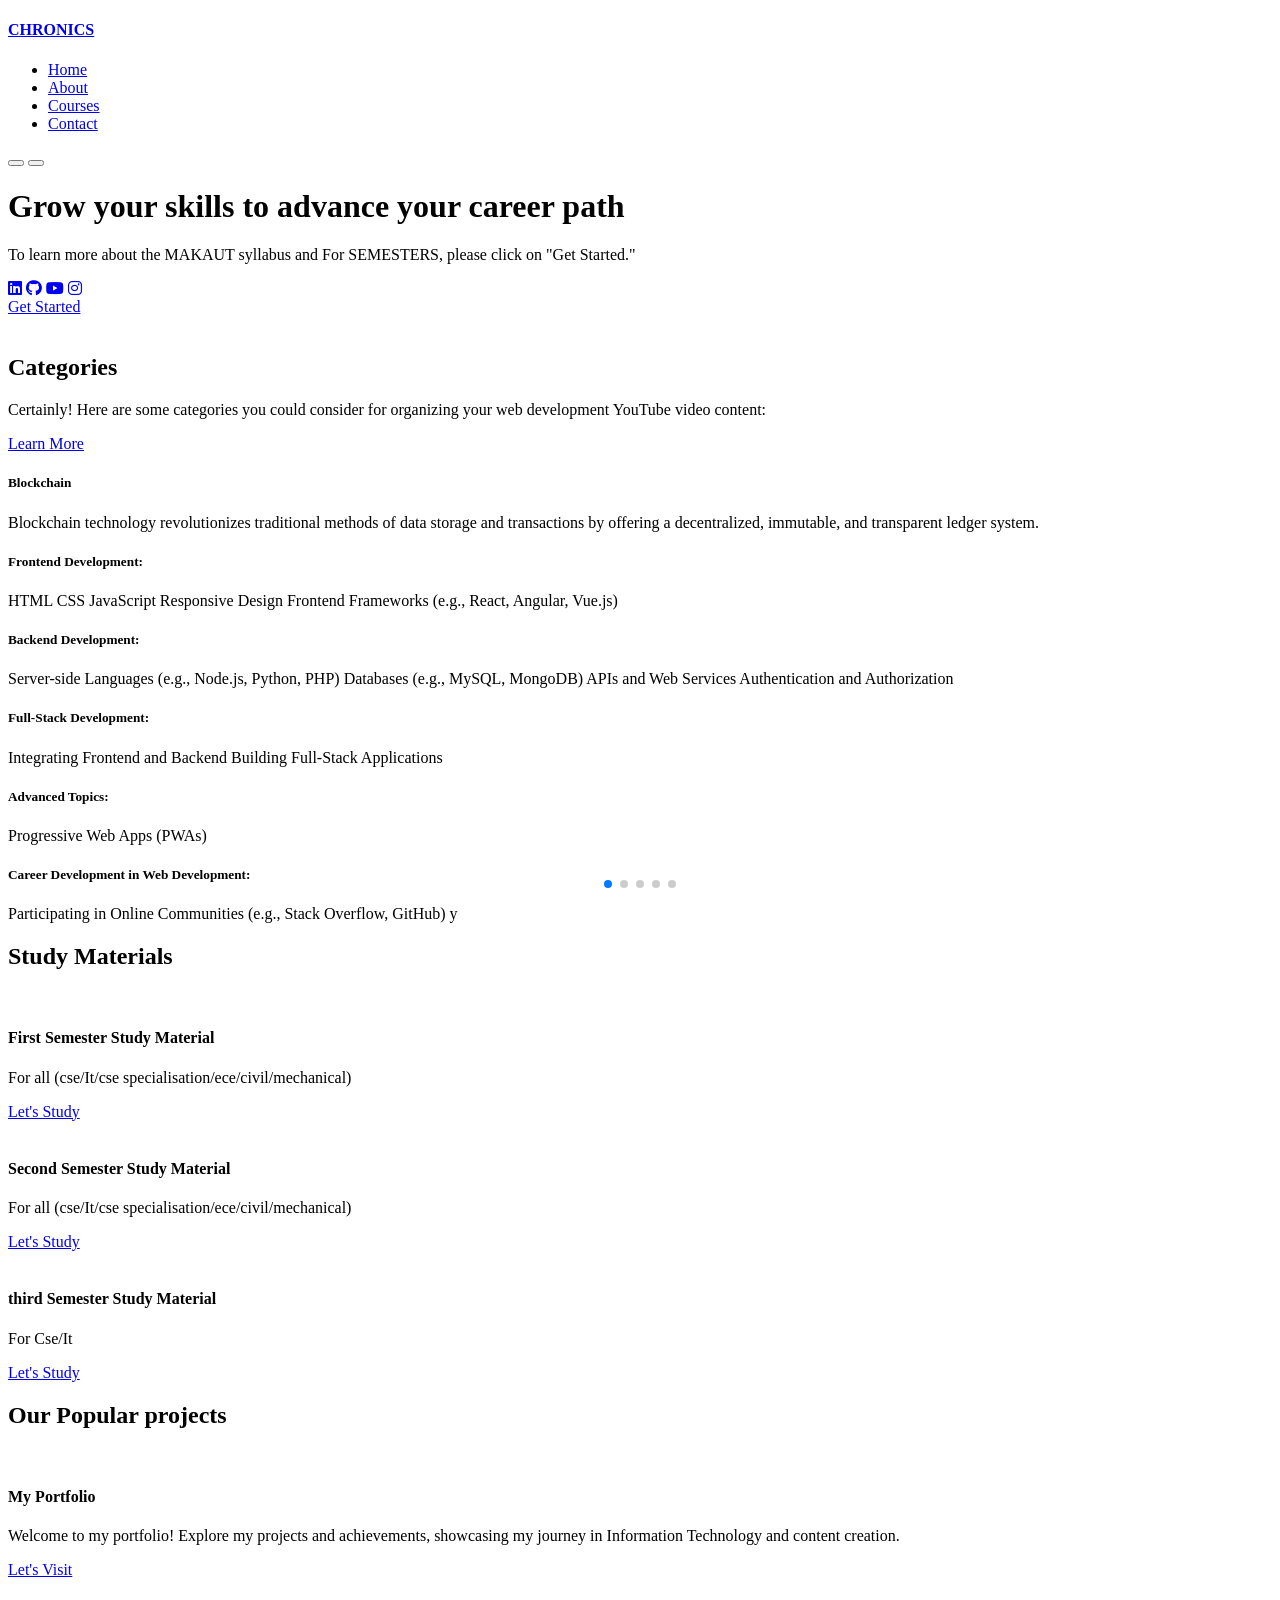
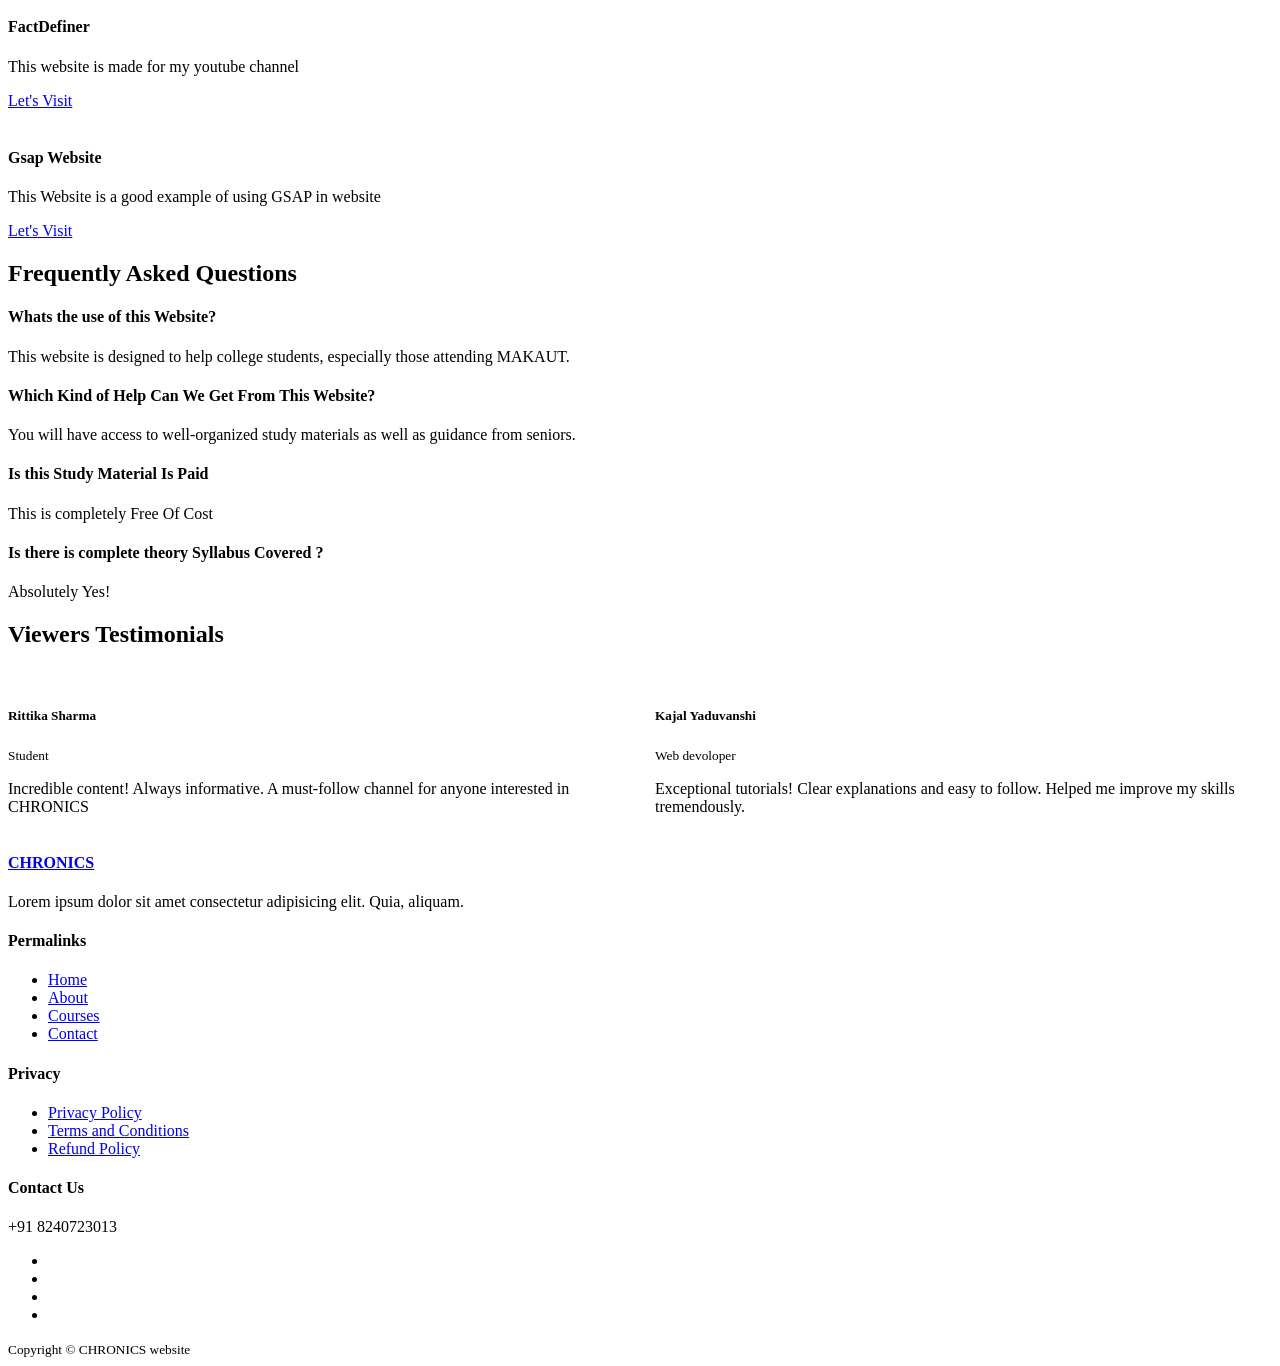
==== index.html @ 871b5853 "index.html" ====
<!DOCTYPE html>
<html lang="en">
<head>
    <meta charset="UTF-8">
    <meta name="viewport" content="width=device-width, initial-scale=1.0">
    <title>Responsive website</title>
    <link rel="stylesheet" href="./css/style.css">
    <link rel="stylesheet" href="https://unicons.iconscout.com/release/v4.0.8/css/line.css">

<link rel="preconnect" href="https://fonts.googleapis.com">
<link rel="preconnect" href="https://fonts.gstatic.com" crossorigin>
<link href="https://fonts.googleapis.com/css2?family=Montserrat:wght@300;400;500;600;700;800;900&display=swap" rel="stylesheet" >

<!-- swiper js -->
<link rel="stylesheet" href="https://cdn.jsdelivr.net/npm/swiper@11/swiper-bundle.min.css" />

<link rel="stylesheet" href="https://cdnjs.cloudflare.com/ajax/libs/font-awesome/6.5.2/css/all.min.css" integrity="sha512-SnH5WK+bZxgPHs44uWIX+LLJAJ9/2PkPKZ5QiAj6Ta86w+fsb2TkcmfRyVX3pBnMFcV7oQPJkl9QevSCWr3W6A==" crossorigin="anonymous" referrerpolicy="no-referrer" />

<style>
    body{
        background-image: url("./image/pngwing.com.png");
    }
</style>

</head>
<body>
    <nav>
        <div class="container nav__container">
            <a href="index.html"><h4>CHRONICS</h4></a>
            <ul class="nav__menu">
                <li><a href="index.html">Home</a></li>
                <li><a href="about.html">About</a></li>
                <li><a href="courses.html">Courses</a></li>
                <li><a href="contact.html">Contact</a></li>

            </ul>
            <button id="open-menu-btn"><i class="uil uil-bars"></i></button>
            <button id="close-menu-btn"><i class="uil uil-multiply"></i></button>
        </div>
    </nav>

<!-- ========================end of navbar-============== -->

    <header>
        <div class="container header__container">
            <div class="header__left">
                <h1>Grow your skills to advance your career path</h1>
                
                <p>
                    To learn more about the MAKAUT syllabus and For SEMESTERS, please click on "Get Started."</p>
                <div class="social-icon">
                    <a href="https://www.linkedin.com/in/vikrant-singh-391b61286/"><i class="fa-brands fa-linkedin"></i></a>
                    <a href="https://github.com/vik4an5"><i class="fa-brands fa-github"></i></a>
                    <a href="https://www.youtube.com/@Factdefiner"><i class="fa-brands fa-youtube"></i></a>
                    <a href="https://www.instagram.com/vikrantsingh5526/"><i class="fa-brands fa-instagram"></i></a>
                  
               
    
                
            </div>
            
                <a href="courses.html" class="btn btn-primary">Get Started</a>


                

            </div>
            <div class="header__right">
                <div class="header__rigth-image">
                    <img src="./image/pg.png.png" alt="">
                </div>
            </div>
        </div>
    </header>


   <!-- ====================categories================= -->


    <section class="categories">
        <div class="container categories__container">
            <div class="categories__left">
                <h1>Categories</h1>
                <p>Certainly! Here are some categories you could consider for organizing your web development YouTube video content:</p>
                <a href="#" class="btn">Learn More</a>
            </div>
            <div class="categories__right">
                <article class="category">
                    <span class="category__icon"><i class="uil uil-bitcoin-circle"></i></span>
                    <h5>Blockchain</h5>
                    <p>
                        Blockchain technology revolutionizes traditional methods of data storage and transactions by offering a decentralized, immutable, and transparent ledger system.</p>

                </article>

                <article class="category">
                    <span class="category__icon"><i class="uil uil-puzzle-piece"></i></span>
                    <h5>Frontend Development:</h5>
                    <p>HTML
                        CSS
                        JavaScript
                        Responsive Design
                        Frontend Frameworks (e.g., React, Angular, Vue.js)
                        </p>

                </article>

                <article class="category">
                    <span class="category__icon"><i class="uil uil-palette"></i></span>
                    <h5>Backend Development:</h5>
                    <p>Server-side Languages (e.g., Node.js, Python, PHP)
                        Databases (e.g., MySQL, MongoDB)
                        APIs and Web Services
                        Authentication and Authorization</p>

                </article>

                <article class="category">
                    <span class="category__icon"><i class="uil uil-puzzle-piece"></i></span>
                    <h5>Full-Stack Development:
                    </h5>
                    <p>Integrating Frontend and Backend
                        Building Full-Stack Applications
                     </p>

                </article>

                <article class="category">
                    <span class="category__icon"><i class="uil uil-megaphone"></i></span>
                    <h5>Advanced Topics:</h5>
                    <p>Progressive Web Apps (PWAs)
                       </p>

                </article>

                <article class="category">
                    <span class="category__icon"><i class="uil uil-music"></i></span>
                    <h5>Career Development in Web Development:</h5>
                    <p>Participating in Online Communities (e.g., Stack Overflow, GitHub)
                      y</p>

                </article>
            </div>
        </div>
    </section>

<!-- ========================end of categories=================== -->


    <section class="courses">
        <h2>Study Materials</h2>
        <div class="container courses__container">
            <article class="course">
                <div class="course__image">
                    <img src="image/first.jpeg" alt="">
                </div>
                <div class="course__info">
                    <h4>First Semester Study Material</h4>
                <p>For all (cse/It/cse specialisation/ece/civil/mechanical)</p>
                <a href="semester1.html" class="btn btn-primary">Let's Study</a>
                </div>
            </article>
    
            <article class="course">
                <div class="course__image">
                    <img src="image/second.jpeg" alt="">
                </div>
              <div class="course__info">
                <h4>Second Semester Study Material</h4>
                <p>For all (cse/It/cse specialisation/ece/civil/mechanical)</p>
                <a href="semester2.html" class="btn btn-primary">Let's Study</a>
              </div>
            </article>
            <article class="course">
                <div class="course__image">
                    <img src="image/third.jpeg" alt="">
                </div>
              <div class="course__info">
                <h4>third Semester Study Material</h4>
                <p>For Cse/It</p>
                <a href="semester3.html" class="btn btn-primary">Let's Study</a>
              </div>
            </article>

        </div>
    </section>


    <section class="courses">
        <h2>Our Popular projects</h2>
        <div class="container courses__container">
            <article class="course">
                <div class="course__image">
                    <img src="image/port.png" alt="">
                </div>
                <div class="course__info">
                    <h4>My Portfolio</h4>
                <p>Welcome to my portfolio! Explore my projects and achievements, showcasing my journey in Information Technology and content creation.</p>
                <a href="https://vik4an5.github.io/complete-portfolio/" target="_blank" class="btn btn-primary">Let's Visit</a>
                </div>
            </article>

            <article class="course">
                <div class="course__image">
                    <img src="./image/firest.png" alt="">
                </div>
              <div class="course__info">
                <h4>FactDefiner</h4>
                <p>This website is made for my youtube channel</p>
                <a href="https://vik4an5.github.io/website/"  target="_blank" class="btn btn-primary">Let's Visit</a>
              </div>
            </article>


            <article class="course">
                <div class="course__image">
                    <img src="./image/imagechange.png" alt="">
                </div>
                <div class="course__info">
                    <h4>Gsap Website</h4>
                <p>This Website is a good example of using GSAP in website                                                           </p>
                <a href="https://vik4an5.github.io/imageChanging/" target="_blank"  class="btn btn-primary">Let's Visit</a>
                </div>
            </article>

        </div>
    </section>

<!-- ===================end of courses============ -->



    <section class="faqs">
        <h2>Frequently Asked Questions</h2>
        <div class="container faqs__container">
            <article class="faq">
                <div class="faq__icon"><i class="uil uil-plus"></i></div>
                <div class="question__answer">
                    <h4>Whats the use of this Website?</h4>
                    <p>
                        
                        This website is designed to help college students, especially those attending MAKAUT.
                    </p>
                </div>                             
            </article>

            <article class="faq">
                <div class="faq__icon"><i class="uil uil-plus"></i></div>
                <div class="question__answer">
                    <h4>Which Kind of Help Can We Get From This Website?</h4>
                    <p>
                        You will have access to well-organized study materials as well as guidance from seniors.
                    </p>
                </div>                             
            </article>

            <article class="faq">
                <div class="faq__icon"><i class="uil uil-plus"></i></div>
                <div class="question__answer">
                    <h4>Is this Study Material Is Paid</h4>
                    <p>
                        This is completely Free Of Cost
                    </p>
                </div>                             
            </article>

            

            <article class="faq">
                <div class="faq__icon"><i class="uil uil-plus"></i></div>
                <div class="question__answer">
                    <h4>Is there is complete theory Syllabus Covered ?</h4>
                    <p>
                        Absolutely Yes!
                    </p>
                </div>                             
            </article>

        </div>
    </section>
<!-- ==================end courses========= -->




<section class="container testimonials__container mySwiper">
    <h2>Viewers Testimonials</h2>
    <div class="swiper-wrapper">
        <article class="testionial swiper-slide">
            <div class="avatar">
                <img src="./image/IMG_7564.JPG" alt="">
            </div>
            <div class="testimonial__info">
                <h5>Rittika Sharma</h5>
                <small>Student</small>
            </div>
            <div class="testimonial__body">
                <p>
                    Incredible content! Always informative. A must-follow channel for anyone interested in CHRONICS
                </p>
            </div>
        </article>


        <article class="testionial swiper-slide">
            <div class="avatar">
                <img src="./image/IMG_7565.JPG" alt="">
            </div>
            <div class="testimonial__info">
                <h5>Kajal Yaduvanshi</h5>
                <small>Web devoloper</small>
            </div>
            <div class="testimonial__body">
                <p>
                    Exceptional tutorials! Clear explanations and easy to follow. Helped me improve my skills tremendously.
                </p>
            </div>
        </article>


        <article class="testionial swiper-slide">
            <div class="avatar">
                <img src="./image/IMG_7566.JPG" alt="">
            </div>
            <div class="testimonial__info">
                <h5>Suchismita singh</h5>
                <small>Student</small>
            </div>
            <div class="testimonial__body">
                <p>
                    Very Helpful!
                </p>
            </div>
        </article>


        <article class="testionial swiper-slide">
            <div class="avatar">
                <img src="./image/IMG_7567.JPG" alt="">
            </div>
            <div class="testimonial__info">
                <h5>Amisha jha</h5>
                <small>Data scientist</small>
            </div>
            <div class="testimonial__body">
                <p>
                    Insightful discussions! Thought-provoking topics and diverse perspectives. Expanded my horizons. A channel worth subscribing to.
                </p>
            </div>
        </article>


        <article class="testionial swiper-slide">
            <div class="avatar">
                <img src="./image/IMG_7568.JPG" alt="">
            </div>
            <div class="testimonial__info">
                <h5>Rohit sharma</h5>
                <small>Student</small>
            </div>
            <div class="testimonial__body">
                <p>
                    Tutorials are very helpful
                </p>
            </div>
        </article>


        <article class="testionial swiper-slide">
            <div class="avatar">
                <img src="./image/IMG_7565.JPG" alt="">
            </div>
            <div class="testimonial__info">
                <h5>Tamanna Sharma</h5>
                <small>Student</small>
            </div>
            <div class="testimonial__body">
                <p>
                     Inspired me to pursue my passions. Thank you!
                </p>
            </div>
        </article>


    </div>
    <div class="swiper-pagination"></div>
</section>


<!-- ========================end testi================= -->

<footer >
    <div class="container footer__container">
        <div class="footer__1">
            <a href="index.html" class="footer__logo"><h4>CHRONICS</h4></a>
            <p>Lorem ipsum dolor sit amet consectetur adipisicing elit. Quia, aliquam.</p>
        </div>

        <div class="footer__2">
            <h4>Permalinks</h4>
            <ul class="permalinks">
                <li><a href="index.html">Home</a></li>
                <li><a href="about.html">About</a></li>
                <li><a href="courses.html">Courses</a></li>
                <li><a href="contact.html">Contact</a></li>
            </ul>
        </div>


        <div class="footer__3">
            <h4>Privacy</h4>
            <ul class="privacy">
                <li><a href="#">Privacy Policy</a></li>
                <li><a href="#">Terms and Conditions</a></li>
                <li><a href="#">Refund Policy</a></li>
           
            </ul>
        </div>

        <div class="footer__4">
            <h4>Contact Us</h4>
           <div>
            <p>+91 8240723013</p>
           
           </div>

           <ul class="footer__socials">
            <li>
                <a href="#"><i class="uil uil-facebook-f"></i></a>
            </li>
            <li>
                <a href="#"><i class="uil uil-instagram-alt"></i></a>
            </li>
            <li>
                <a href="#"><i class="uil uil-twitter"></i></a>
            </li>
            <li>
                <a href="#"><i class="uil uil-linkedin-alt"></i></a>
            </li>

           </ul>
        </div>
        
    </div>
    <div class="footer__copyright">
        <small>Copyright &copy; CHRONICS website</small>
    </div>
</footer>



<script src="https://cdn.jsdelivr.net/npm/swiper@11/swiper-bundle.min.js"></script>
    <script src="./main.js"></script>

    <script>
          var swiper = new Swiper(".mySwiper", {
      slidesPerView: 1,
      spaceBetween: 30,
      pagination: {
        el: ".swiper-pagination",
        clickable: true,
      },
      breakpoints:{
        600: {
            slidesPerView: 2,
        }
      }
    });
    </script>
</body>
</html>
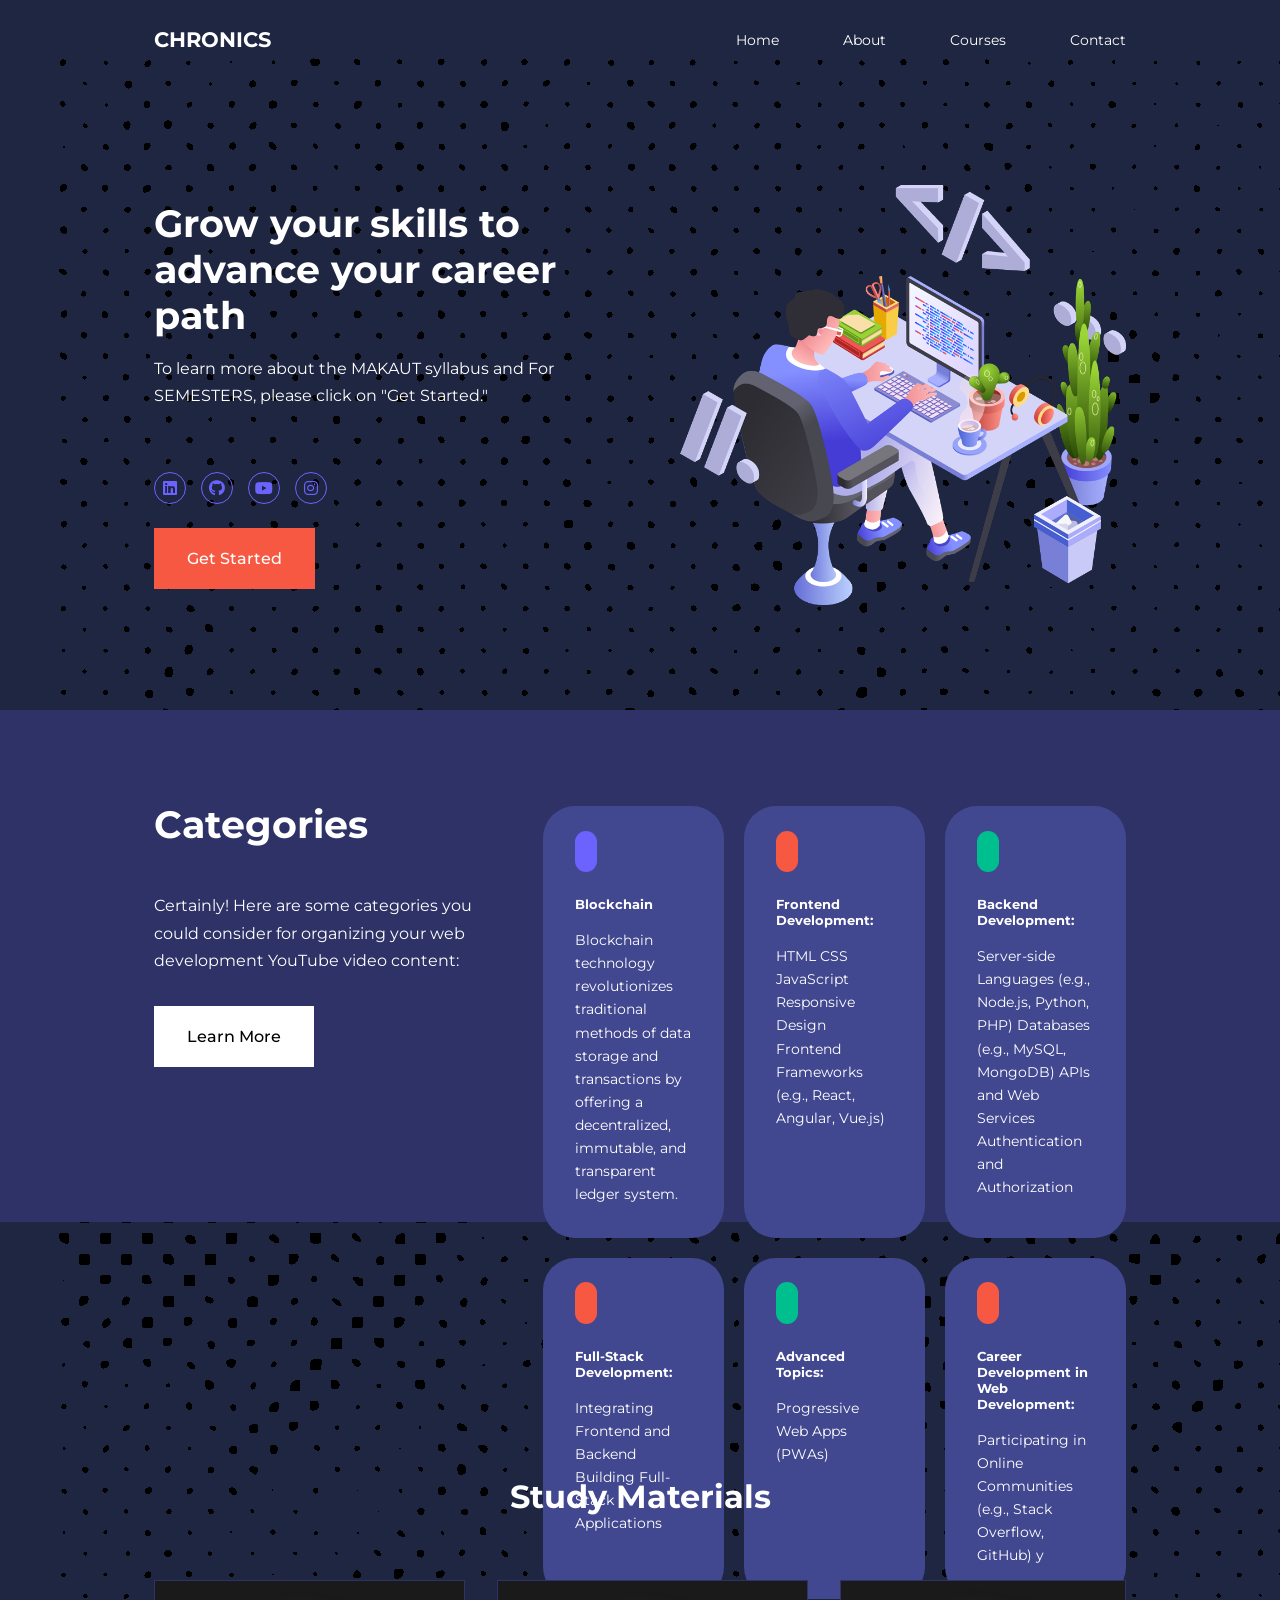
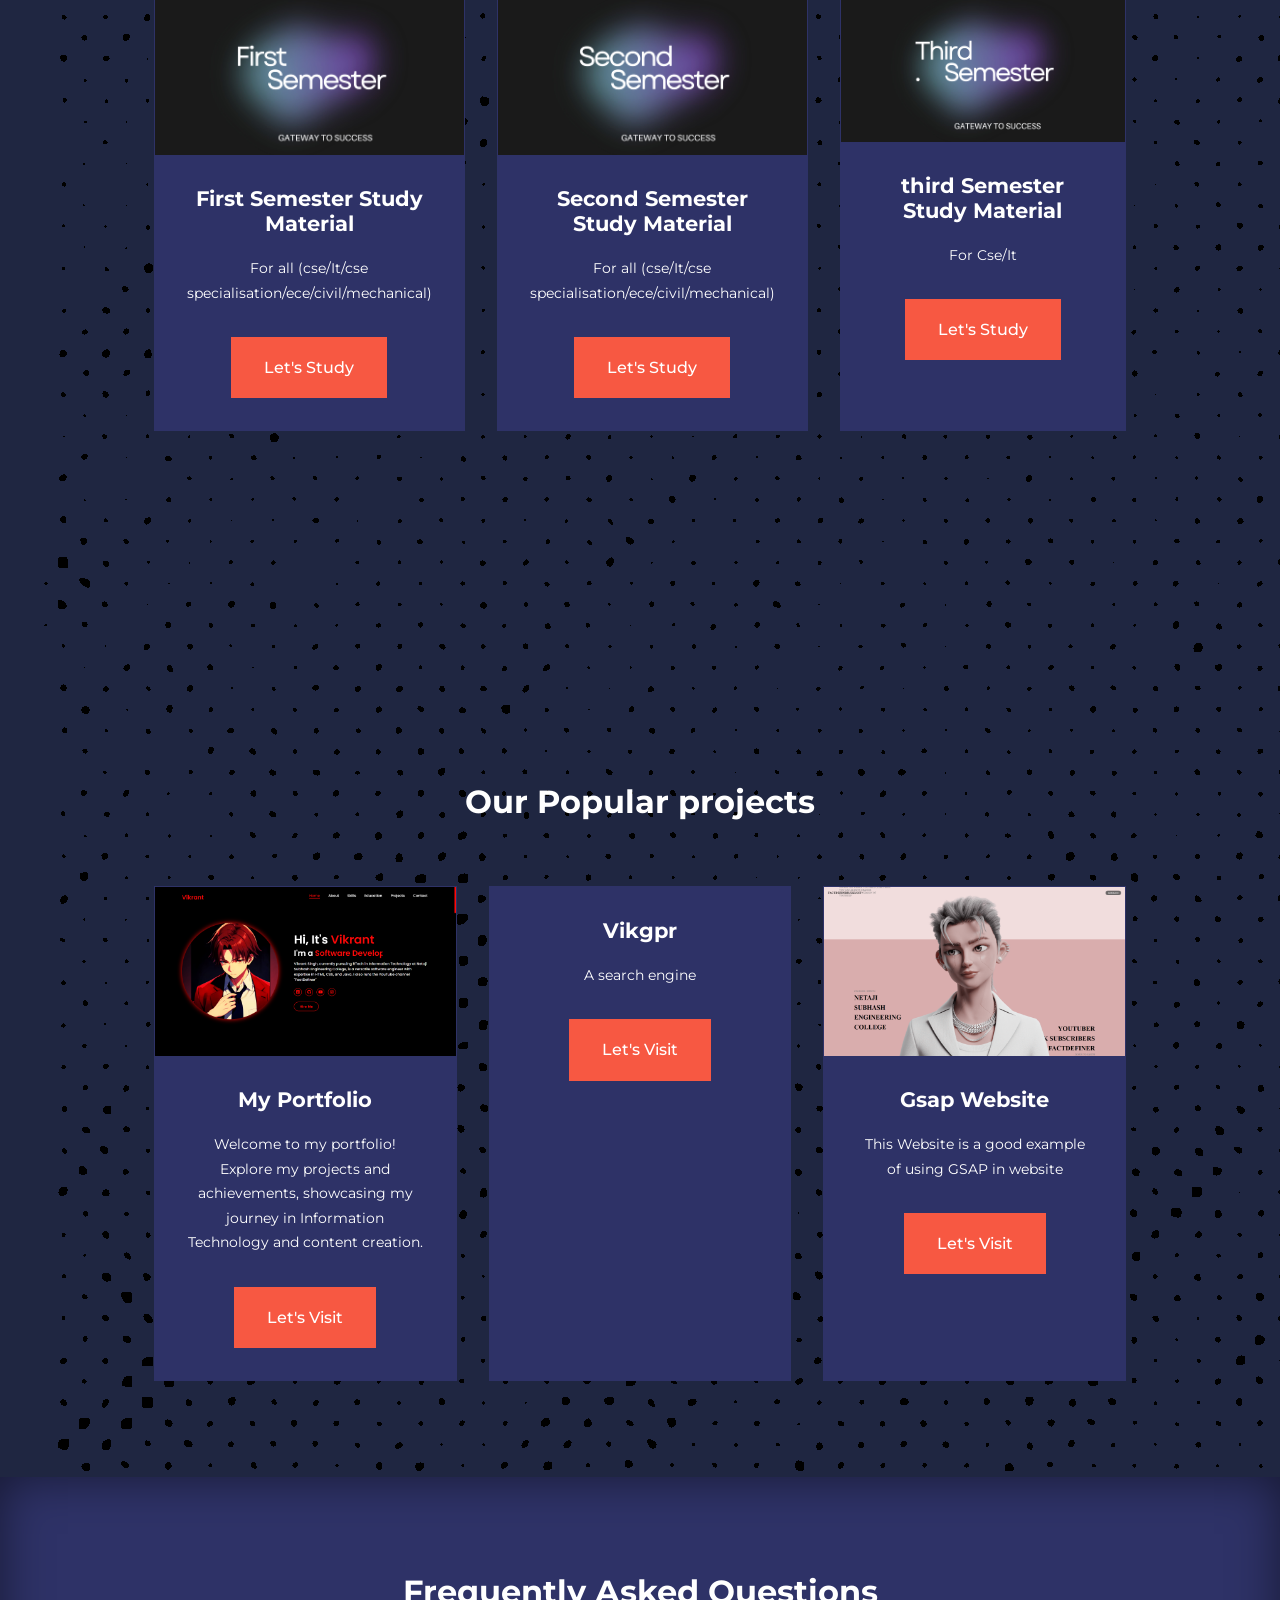
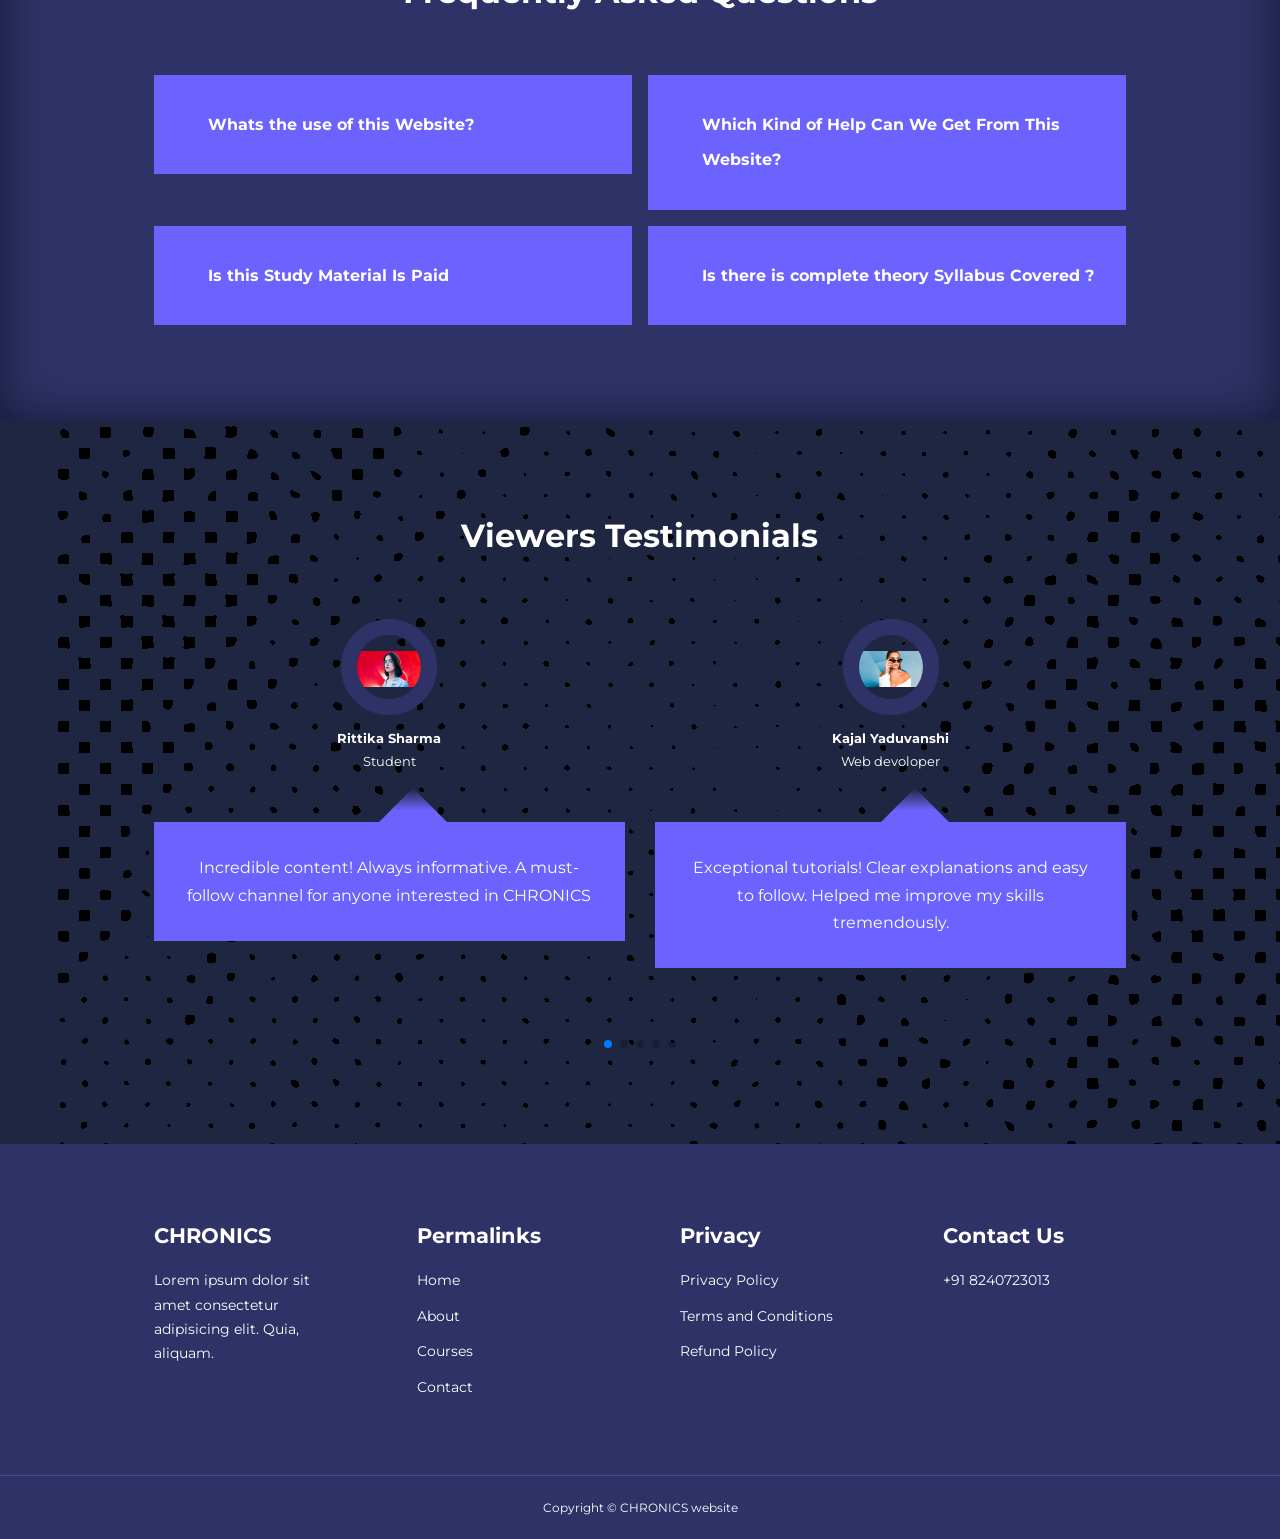
==== commit 1424d832: "Update index.html" ====
--- a/index.html
+++ b/index.html
@@ -186,45 +186,57 @@
     </section>
 
 
-    <section class="courses">
-        <h2>Our Popular projects</h2>
-        <div class="container courses__container">
-            <article class="course">
-                <div class="course__image">
-                    <img src="image/port.png" alt="">
-                </div>
-                <div class="course__info">
-                    <h4>My Portfolio</h4>
-                <p>Welcome to my portfolio! Explore my projects and achievements, showcasing my journey in Information Technology and content creation.</p>
-                <a href="https://vik4an5.github.io/complete-portfolio/" target="_blank" class="btn btn-primary">Let's Visit</a>
-                </div>
-            </article>
-
-            <article class="course">
-                <div class="course__image">
-                    <img src="./image/firest.png" alt="">
-                </div>
-              <div class="course__info">
-                <h4>FactDefiner</h4>
-                <p>This website is made for my youtube channel</p>
-                <a href="https://vik4an5.github.io/website/"  target="_blank" class="btn btn-primary">Let's Visit</a>
-              </div>
-            </article>
-
-
-            <article class="course">
-                <div class="course__image">
-                    <img src="./image/imagechange.png" alt="">
-                </div>
-                <div class="course__info">
-                    <h4>Gsap Website</h4>
-                <p>This Website is a good example of using GSAP in website                                                           </p>
-                <a href="https://vik4an5.github.io/imageChanging/" target="_blank"  class="btn btn-primary">Let's Visit</a>
-                </div>
-            </article>
-
-        </div>
-    </section>
+  </section>
+<section class="courses">
+    <h2>Our Popular projects</h2>
+    <div class="container courses__container">
+        <article class="course">
+            <div class="course__image">
+                <img src="image/port.png" alt="">
+            </div>
+            <div class="course__info">
+                <h4>My Portfolio</h4>
+            <p>Welcome to my portfolio! Explore my projects and achievements, showcasing my journey in Information Technology and content creation.</p>
+            <a href="https://vikrantan5.github.io/CHRONICS_2.0/" target="_blank" class="btn btn-primary">Let's Visit</a>
+            </div>
+        </article>
+
+        <article class="course">
+            <div class="course__image">
+                <img src="./image/vikst.png" alt="">
+            </div>
+          <div class="course__info">
+            <h4>Vikgpr</h4>
+            <p>A search engine</p>
+            <a href="https://vikrantan5.github.io/vikgpt/"  target="_blank" class="btn btn-primary">Let's Visit</a>
+          </div>
+        </article>
+
+
+        <article class="course">
+            <div class="course__image">
+                <img src="./image/imagechange.png" alt="">
+            </div>
+            <div class="course__info">
+                <h4>Gsap Website</h4>
+            <p>This Website is a good example of using GSAP in website                                                           </p>
+            <a href="https://vikrantan5.github.io/imagechanging/" target="_blank"  class="btn btn-primary">Let's Visit</a>
+            </div>
+        </article>
+       
+
+    </div>
+</section>
+
+
+
+
+
+
+
+
+
+
 
 <!-- ===================end of courses============ -->
 
@@ -468,4 +480,4 @@
     });
     </script>
 </body>
-</html>+</html>
--- a/css/style.css
+++ b/css/style.css
@@ -0,0 +1,688 @@
+@import url('https://fonts.googleapis.com/css2?family=Poppins:wght@100;200;300;400;500;600&display=swap');
+
+*{
+    margin: 0;
+    padding: 0;
+    border: 0;
+    outline: 0;
+    text-decoration: none;
+    list-style: none;
+    box-sizing: border-box;
+}
+
+:root{
+    --color-primary: #6c63ff;
+    --color-success: #00bf8e;
+    --color-warning: #f7c94b;
+    --color-danger: #f75842;
+    --color-danger-variant: rgba(247 , 88, 66, 0.4);
+    --color-white: #fff;
+    --color-light: rgba(255, 255, 255, 0.7);
+    --color-black: #000;
+    --color-bg: #1f2641;
+    --color-bg1: #2e3267;
+    --color-bg2: #424890;
+
+    --container-width-lg: 76%;
+    --container-width-md: 90%;
+    --container-width-sm: 94%;
+
+    --o-transition: all 400ms ease;
+
+   
+}
+
+body{
+    font-family: 'Montserrat', sans-serif;
+    line-height: 1.7;
+    color: var(--color-white);
+    background: var(--color-bg);
+}
+html::-webkit-scrollbar{
+    width: 0.8rem;
+}
+
+html::-webkit-scrollbar-track {
+    background: var(--color-bg2);
+}
+html::-webkit-scrollbar-thumb{
+    background: var(--color-primary);
+}
+
+.container{
+    width: var(--container-width-lg);
+    margin: 0 auto;
+}
+
+section{
+    padding: 6rem 0;;
+}
+
+section h2{
+    text-align: center;
+    margin-bottom: 4rem;
+}
+
+h1,
+h2,
+h3,
+h4,
+h5{
+    line-height: 1.2;
+}
+
+h1{
+    font-size: 2.4rem;
+}
+
+h2{
+    font-size: 2rem;
+}
+
+h3{
+    font-size: 1.6rem;
+}
+
+h4{
+    font-size: 1.3rem;
+}
+
+a{
+    color: var(--color-white);
+
+}
+
+img{
+    width: 100%;
+    display: block;
+    object-fit: cover;
+}
+
+.btn{
+    display: inline-block;
+    background: var(--color-white);
+    color: var(--color-black);
+    padding: 1rem 2rem;
+    border: 1px solid transparent;
+    font-weight: 500;
+    transition: var(--transition);
+}
+
+.btn:hover{
+    background: transparent;
+    color: var(--color-white);
+    border-color: var(--color-white);
+
+}
+
+.btn-primary{
+    background: var(--color-danger);
+    color: var(--color-white);
+}
+
+/* ===============navbar=============*/
+nav{
+    background: transparent;
+    width: 100vw;
+    height: 5rem;
+    position: fixed;
+    top: 0;
+    z-index: 11;
+}
+
+/* //change navbar styles on scroll using java */
+.window-scroll{
+    background: var(--color-primary);
+    box-shadow: 0 1rem 2rem rgba(0,0,0,0.2);
+
+}
+
+.nav__container{
+    height: 100%;
+    display: flex;
+    justify-content: space-between;
+    align-items: center;
+}
+
+nav button{
+    display: none;
+}
+
+.nav__menu{
+    display: flex;
+    align-items: center;
+    gap: 4rem;
+}
+
+.nav__menu a{
+    font-size: 0.9rem;
+    transition: var(--transition);
+
+}
+
+.nav__menu a:hover {
+    color: var(--color-bg2);
+}
+
+
+/*=============header========*/
+
+
+header{
+    position: relative;
+    top: 5rem;
+    overflow: hidden;
+    height: 70vh;
+    margin-bottom: 5rem;
+}
+
+.header__container{
+    display: grid;
+    grid-template-columns: 1fr 1fr;
+    align-items: center;
+    gap: 5rem;
+    height: 100%;
+}
+
+.header__left p{
+    margin: 1rem 0 2.4rem;
+}
+
+
+.social-icon a{
+    display: inline-flex;
+    justify-content: center;
+    align-items: center;
+    width: 2rem;height: 2rem;
+    background: transparent;
+    border: 0.1rem solid var(--color-primary);
+    font-size: 1rem;
+    border-radius: 50%;
+    color: var(--color-primary);
+    margin: 1.5rem 0.7rem 1.5rem 0;
+    transition: 0.3s ease;
+}
+
+.social-icon a:hover{
+    color: black;
+    transform: scale(1.3) translateY(-5px);
+    background: var(--color-primary);
+    box-shadow: 0 0 25px var(--color-primary);
+}
+
+/*=============categories========*/
+
+.categories{
+    background: var(--color-bg1);
+    height: 32rem;
+}
+
+
+.categories h1{
+    line-height: 1;
+    margin-bottom: 3rem;
+}
+
+.categories__container{
+    display: grid;
+    grid-template-columns: 40% 60%;
+    /* gap: 4rem; */
+}
+
+.categories__left{
+    margin-right: 4rem;
+}
+
+
+.categories__left p{
+    margin: 1rem o 3rem;
+}
+
+.categories__left .btn{
+    margin-top: 2rem;
+}
+.categories__right{
+    display: grid;
+    grid-template-columns: repeat(3, 1fr);
+    gap: 1.2rem;
+}
+
+.category{
+    background: var(--color-bg2);
+    padding: 2rem;
+    border-radius: 2rem;
+    transition: var(--transition);
+}
+.category:hover{
+    box-shadow: 0 3rem 3rem rbga(0,0,0,0.3);
+
+}
+
+.category:nth-child(2) .category__icon{
+    background-color: var(--color-danger);
+
+}
+.category:nth-child(3) .category__icon{
+    background-color: var(--color-success);
+
+}
+.category:nth-child(4) .category__icon{
+    background-color: var(--color-danger);
+
+}
+.category:nth-child(5) .category__icon{
+    background-color: var(--color-success);
+
+}
+.category:nth-child(6) .category__icon{
+    background-color: var(--color-danger);
+
+}
+
+.category__icon{
+    background: var(--color-primary);
+    padding: 0.7rem;
+    border-radius: 0.9rem;
+}
+
+.category h5{
+    margin: 2rem 0 1rem;
+    
+}
+
+.category p{
+    font-size: 0.85rem;
+}
+
+
+/* ===================polular web================ */
+
+.courses{
+    margin-top: 10rem;
+    
+}
+
+.courses__container{
+    display: grid;
+    grid-template-columns: repeat(3, 1fr);
+    gap: 2rem;
+}
+
+
+.course{
+    background: var(--color-bg1);
+    text-align: center;
+    border: 1px solid transparent;
+    transition: var(--transition);
+}
+.course:hover{
+    background: transparent;
+    border-color: var(--color-primary);
+}
+
+.course__info{
+    padding: 2rem;
+}
+.course__info p{
+    margin: 1.2rem 0 2rem;
+    font-size: 0.9rem;
+}
+
+/* ===============faqs=================== */
+
+.faqs{
+    background: var(--color-bg1);
+    box-shadow: inset 0 0 3rem rgba(0,0,0,0.5);
+}
+.faqs__container{
+    display: grid;
+    grid-template-columns: 1fr 1fr;
+    gap: 1rem;
+}
+
+.faq{
+    padding: 2rem;
+    display: flex;
+    align-items: center;
+    gap: 1.4rem;
+    height: fit-content;
+    background: var(--color-primary);
+    cursor: pointer;
+}
+
+.faq h4{
+    font-size: 1rem;
+    line-height: 2.2;
+}
+
+.faq__icon{
+    align-self: flex-start;
+    font-size: 1.2rem;
+}
+
+.faq p{
+    margin-top: 0.8rem;
+
+    display: none;
+
+}
+.faq.open p {
+    display: block;
+}
+
+/* =========test==========
+
+*/
+
+
+.testimonials__container{
+    overflow-x: hidden;
+    position: relative;
+    margin-bottom: 5rem;
+}
+
+.testimonial{
+    padding-top: 2rem;
+
+}
+
+.avatar{
+    width: 6rem;
+    height: 6rem;
+    border-radius: 50%;
+    overflow: hidden;
+    margin: 0 auto 1rem;
+    border: 1rem solid var(--color-bg1);
+}
+
+.avatar img{
+  margin-top: 1rem;
+  
+}
+.testimonial__info{
+    text-align: center;
+
+}
+
+.testimonial__body{
+    background: var(--color-primary);
+    padding: 2rem;
+    margin-top: 3rem;
+    position: relative;
+    text-align: center;
+}
+
+.testimonial__body::before{
+    content: "";
+    display: block;
+    background: linear-gradient(135deg,transparent, var(--color-primary),var(--color-primary), var(--color-primary) );
+    width: 3rem;
+    height: 3rem;
+    position: absolute;
+    left: 50%;
+    top: -1.5rem;
+    transform: rotate(45deg);
+}
+
+/* =========footer-============ */
+
+footer{
+    background: var(--color-bg1);
+    padding-top: 5rem;
+    font-size: 0.9rem;
+
+}
+
+.footer__container{
+    display: grid;
+    grid-template-columns: repeat(4, 1fr);
+    gap: 5rem;
+}
+
+.footer__container >div h4{
+    margin-bottom: 1.2rem;
+}
+
+
+.footer__1 p{
+    margin: 0 0 2rem;
+}
+
+footer ul li{
+    margin-bottom: 0.7rem;
+}
+
+footer ul li a:hover{
+    text-decoration: underline;
+}
+
+.footer__socials{
+    display: flex;
+    gap: 1rem;
+    font-size: 1.2rem;
+    margin-top: 2rem;
+
+}
+
+.footer__copyright{
+    text-align: center;
+    margin-top: 4rem;
+    padding: 1.2rem 0;
+    border-top:  1px solid var(--color-bg2);
+}
+
+/* /*=================Media Queries============tablets */
+
+@media screen and (max-width: 1024px){
+   .container {
+    width: var(--container-width-md);
+   }
+  h1{
+    font-size: 2.2rem;
+  }
+   h2{
+    font-size: 1.7rem;
+   }
+   h3{
+    font-size: 1.4rem;
+   }
+
+   h4{
+    font-size: 1.2rem;
+   }
+
+
+/* =========================NAVBAR================ */
+
+
+nav button{
+    display: inline-block;
+    background: transparent;
+    font-size: 1.8rem;
+    color: var(--color-white);
+    cursor:pointer;
+}
+
+nav button#close-menu-btn{
+    display: none; 
+}
+.nav__menu{
+    position: fixed;
+    top: 5rem;
+    right: 5%;
+    height: fit-content;
+    width: 18rem;
+    flex-direction: column;
+    gap: 0;
+    display: none;
+}
+
+.nav__menu li {
+    width: 100%;
+    height: 5.8rem;
+    animation: animateNavItems 400ms linear forwards;
+    transform-origin: top right;
+    opacity: 0;
+}
+
+.nav__menu li:nth-child(2){
+    animation-delay: 200ms;
+}
+.nav__menu li:nth-child(3){
+    animation-delay: 400ms;
+}
+.nav__menu li:nth-child(4){
+    animation-delay: 600ms;
+}
+
+@keyframes animateNavItems {
+    0%{
+       transform: rotateZ(-90deg) rotateX(90deg) scale(0.1);
+    }
+    100%{
+        transform: rotateZ(0) rotateX(0) scale(1);
+        opacity: 1;
+    }
+    
+}
+.nav__menu li a{
+    background: var(--color-primary);
+    box-shadow: -4rem 6rem 10rem rgba(0,0,0,0.6);
+    width: 100%;
+    height: 100%;
+    display: grid;
+    place-items: center;
+}
+
+.nav__menu li a:hover{
+    background: var(--color-bg2);
+    color: var(--color-white);
+}
+/*=======================header================*/
+
+
+
+header{
+    height: 52vh;
+    margin: 4rem;
+}
+.header__container{
+    gap:0;
+    padding-bottom: 3rem;
+}
+
+/*====================categories========*/
+.categories{
+    height: auto;
+}
+.categories__container{
+    grid-template-columns: 1fr;
+    gap: 3rem;
+}
+.categories__left{
+    margin-right: 0;
+}
+
+/*===================popular courser*/
+
+.courses{
+    margin-top: 0;
+}
+
+.courses__container{
+    grid-template-columns: 1fr 1fr;
+}
+
+
+/*===============faqs===============*/
+
+.faqs__container{
+    grid-template-columns: 1fr;
+}
+
+.faq{
+    padding: 1.5rem;
+}
+
+
+/*==============footer=================*/
+.footer__container{
+    grid-template-columns: 1fr 1fr;
+
+}
+
+
+}
+
+
+/*======================mediaquires=============*/
+
+@media screen and (max-width: 600px){
+    .container{
+        width: var(--container-width-sm);
+    }
+
+    /*===============NAVBAR=================*/
+    .nav__menu{
+        right: 3%;
+
+    }
+
+    /*==============header============*/
+    header{
+        height: 120vh;
+    }
+    .header__container{
+        grid-template-columns: 1fr;
+        text-align: center;
+        margin-top: 0;
+    }
+    .header__left p {
+     margin-bottom: 1.3rem;
+    }
+
+    
+
+     /*==============Categories============*/
+
+     .categories__right{
+        grid-template-columns: 1fr 1fr;
+        gap: 0.7rem;
+     }
+
+     .category{
+        padding: 1rem;
+        border-radius: 1rem;
+     }
+     .category__icon{
+        margin-top: 4px;
+        display: inline-block;
+    }
+        /*=============POPULAR COURSES==============*/
+    .courses__container {
+        grid-template-columns: 1fr;
+    } 
+
+
+      /*=============teste==============*/
+   .testimonial__body{
+    padding: 1.2rem;
+   }
+
+
+         /*=============footer==============*/
+         .footer__container{
+            grid-template-columns: 1fr;
+            text-align: center;
+            gap: 2rem;
+         }
+
+         .footer__1 p{
+            margin: 1rem auto;
+         }
+
+         .footer__socials{
+            justify-content: centers;
+         }
+
+}
